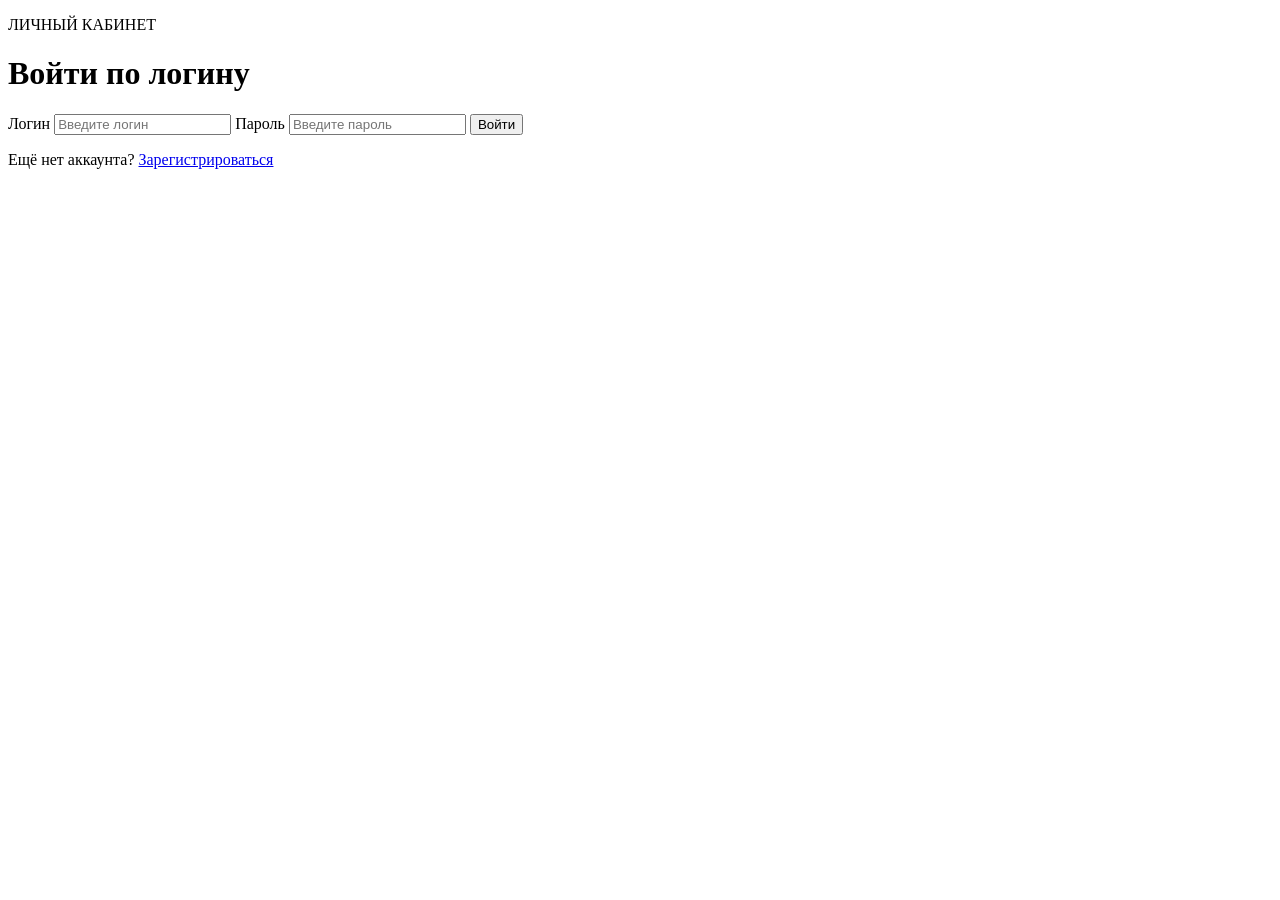
==== index.html @ d5273bb2 "first commit" ====
<!DOCTYPE html>
<html lang="ru">
<head>
    <meta charset="UTF-8">
    <meta name="viewport" content="width=device-width, initial-scale=1.0">
    <title>Войти</title>
    <link rel="stylesheet" href="css/auth.css">
</head>
<body class="auth-page">
    <main class="auth-card login-card">
        <p class="eyebrow">ЛИЧНЫЙ КАБИНЕТ</p>
        <h1>Войти по логину</h1>
        <form action="portfolio.html" method="get">
            <label for="login">Логин</label>
            <input type="text" id="login" name="login" placeholder="Введите логин" required>
            <label for="login-password">Пароль</label>
            <input type="password" id="login-password" name="password" placeholder="Введите пароль" required>
            <button type="submit">Войти</button>
        </form>
        <p class="switch-text">Ещё нет аккаунта? <a href="registration.html">Зарегистрироваться</a></p>
    </main>
</body>
</html>
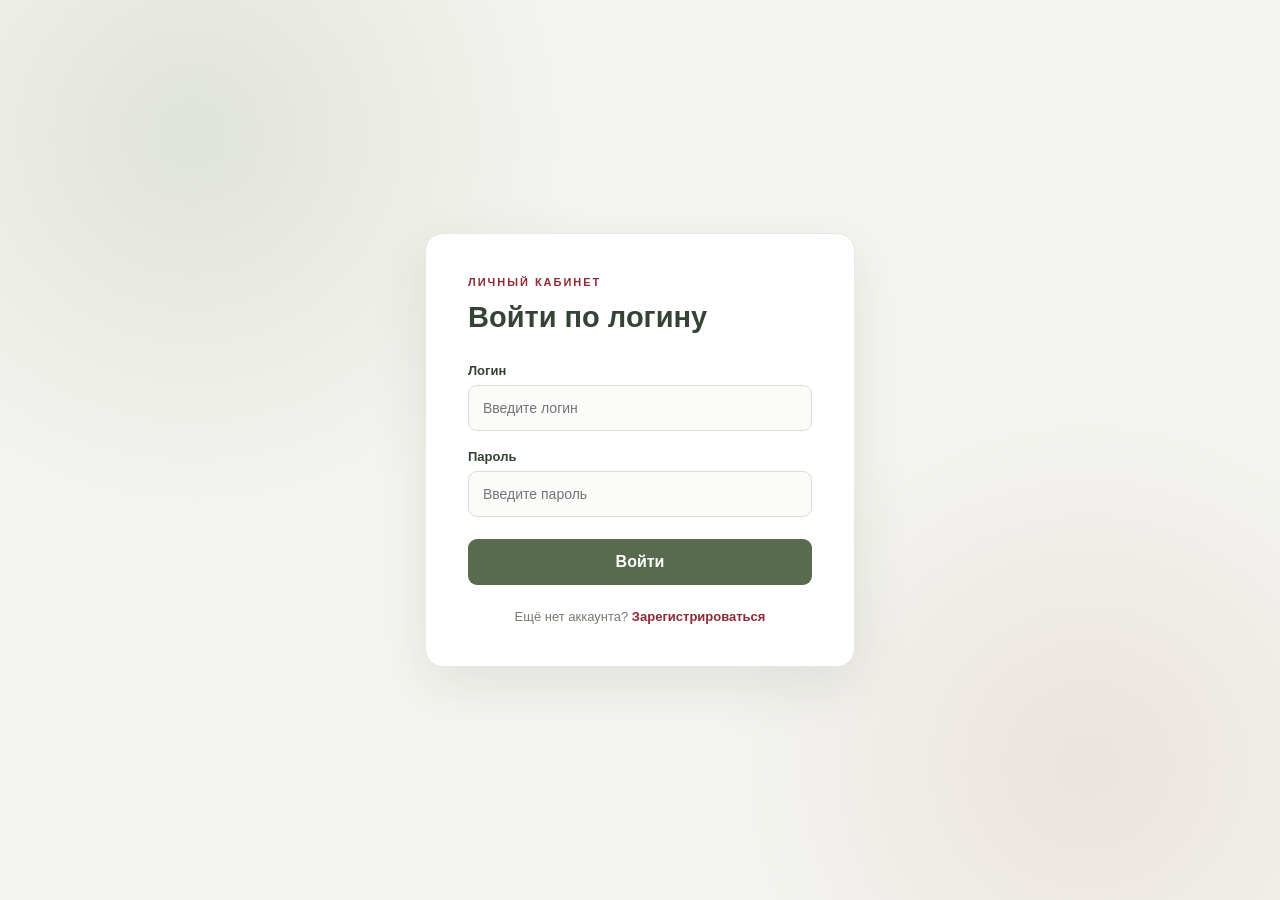
==== commit 5043f299: "Update index.html" ====
--- a/index.html
+++ b/index.html
@@ -2,8 +2,10 @@
 <html lang="ru">
 <head>
     <meta charset="UTF-8">
-    <meta name="viewport" content="width=device-width, initial-scale=1.0">
-    <title>Войти</title>
+    <meta name="viewport" content="width=device-width, initial-scale=1.0"
+    name="descriptoin" Найдите своего создателя медиа-контента: дизайн, клипмейкинг, копирайт. 
+    Войдите по логину и паролю или создайте аккаунт.>
+    <title>Войти на сайт поиска создателей и редакторов медиа-контента</title>
     <link rel="stylesheet" href="css/auth.css">
 </head>
 <body class="auth-page">
--- a/css/auth.css
+++ b/css/auth.css
@@ -0,0 +1,108 @@
+@import url('https://fonts.googleapis.com/css2?family=Manrope:wght@400;500;600;700;800&display=swap');
+
+:root {
+    --green: #596b4f;
+    --green-dark: #344333;
+    --red: #8f2935;
+    --paper: #ffffff;
+    --muted: #777b70;
+}
+
+* { box-sizing: border-box; }
+
+body {
+    margin: 0;
+    min-height: 100vh;
+    font-family: 'Manrope', Arial, sans-serif;
+    color: var(--green-dark);
+    background: #f4f5f0;
+}
+
+.auth-page {
+    display: grid;
+    place-items: center;
+    padding: 32px 18px;
+    background:
+        radial-gradient(circle at 15% 15%, rgba(89,107,79,.13), transparent 30%),
+        radial-gradient(circle at 85% 85%, rgba(143,41,53,.09), transparent 28%),
+        #f4f5f0;
+}
+
+.auth-card {
+    width: min(100%, 430px);
+    padding: 42px;
+    background: var(--paper);
+    border: 1px solid #e7e9e2;
+    border-radius: 18px;
+    box-shadow: 0 18px 55px rgba(45, 55, 39, .10);
+}
+
+.eyebrow {
+    margin: 0 0 12px;
+    color: var(--red);
+    font-size: 11px;
+    font-weight: 800;
+    letter-spacing: .18em;
+}
+
+h1 { margin: 0 0 28px; font-size: 29px; line-height: 1.2; }
+
+label {
+    display: block;
+    margin: 18px 0 7px;
+    font-size: 13px;
+    font-weight: 700;
+}
+
+input:not([type="radio"]):not([type="reset"]) {
+    width: 100%;
+    min-height: 46px;
+    padding: 12px 14px;
+    border: 1px solid #d9ded4;
+    border-radius: 9px;
+    background: #fbfcf9;
+    color: var(--green-dark);
+    font: inherit;
+    font-size: 14px;
+    outline: none;
+    transition: border-color .2s, box-shadow .2s;
+}
+
+input:focus {
+    border-color: var(--green) !important;
+    box-shadow: 0 0 0 3px rgba(89,107,79,.12);
+}
+
+button, input[type="reset"] {
+    min-height: 46px;
+    padding: 0 20px;
+    border: 0;
+    border-radius: 9px;
+    font: inherit;
+    font-weight: 700;
+    cursor: pointer;
+    transition: transform .2s, background .2s;
+}
+
+button {
+    width: 100%;
+    margin-top: 22px;
+    background: var(--green);
+    color: white;
+}
+
+button:hover { background: var(--green-dark); transform: translateY(-1px); }
+
+a { color: var(--red); font-weight: 700; text-decoration: none; }
+a:hover { text-decoration: underline; }
+
+.switch-text {
+    margin: 24px 0 0;
+    color: var(--muted);
+    text-align: center;
+    font-size: 13px;
+}
+
+@media (max-width: 480px) {
+    .auth-card { padding: 30px 22px; }
+}
